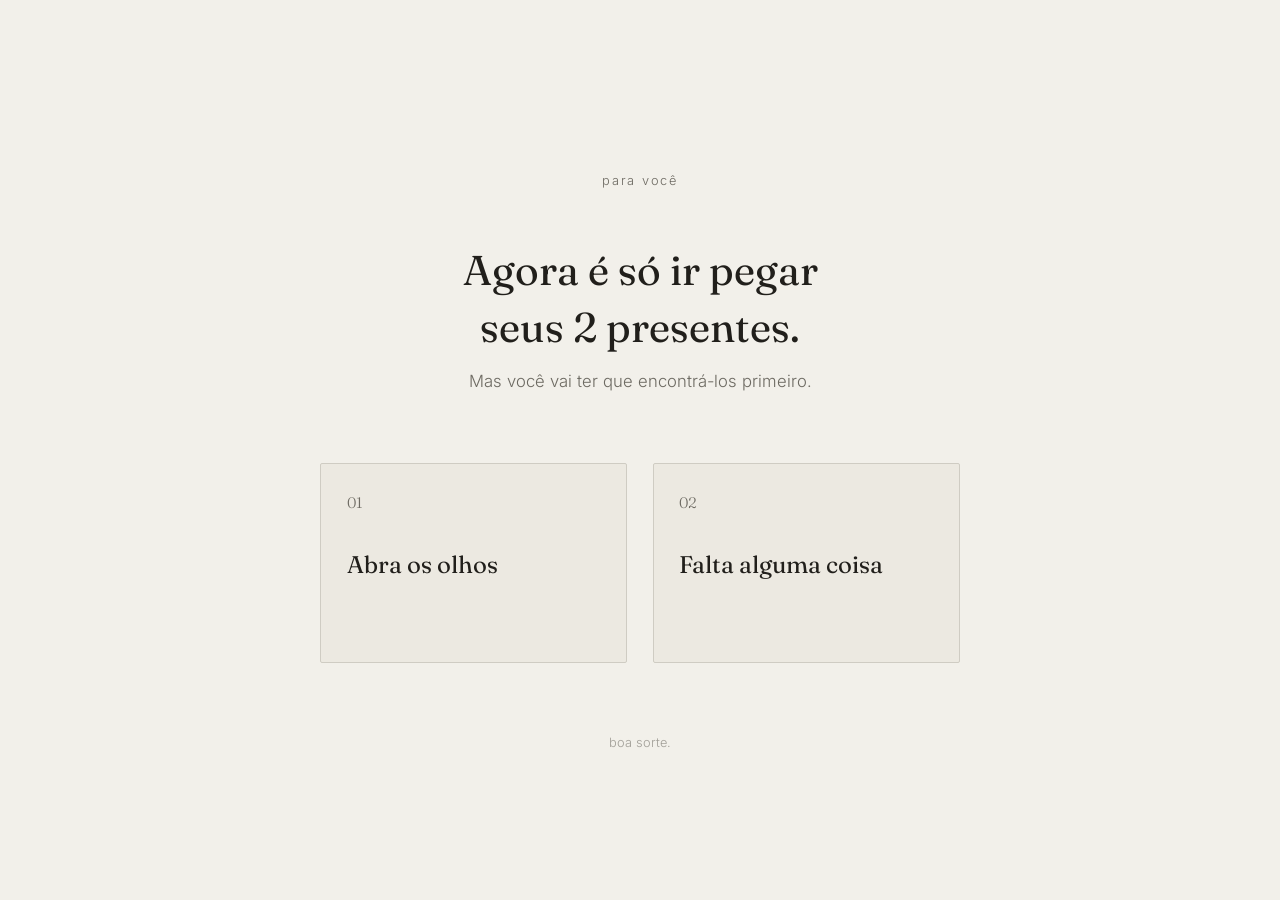
==== index.html @ 743e5bcd "presente da dafny" ====
<!DOCTYPE html>
<html lang="pt-BR">
<head>
<meta charset="UTF-8">
<meta name="viewport" content="width=device-width, initial-scale=1.0">

<title>Para você</title>
<link rel="preconnect" href="https://fonts.googleapis.com">
<link rel="preconnect" href="https://fonts.gstatic.com" crossorigin>
<link href="https://fonts.googleapis.com/css2?family=Fraunces:opsz,wght@9..144,300;9..144,400;9..144,500&family=Inter:wght@300;400&display=swap" rel="stylesheet">
<link rel="stylesheet" href="style.css">
</head>
<body>

  <main class="page">
    <p class="eyebrow" id="eyebrow">para você</p>

    <div class="heading">
      <p class="headline" id="headline">Agora é só ir pegar seus 2 presentes.</p>
      <p class="subline" id="subline">Mas você vai ter que encontrá-los primeiro.</p>
    </div>

    <div class="cards" id="cards">
      <a class="card" id="card-1" href="#" rel="noopener">
        <span class="card-number">01</span>
        <span class="card-title">Abra os olhos</span>
        <span class="card-cue">descobrir →</span>
      </a>

      <a class="card" id="card-2" href="#" rel="noopener">
        <span class="card-number">02</span>
        <span class="card-title">Falta alguma coisa</span>
        <span class="card-cue">descobrir →</span>
      </a>
    </div>

    <p class="footnote">boa sorte.</p>
  </main>

  <script src="script.js"></script>
</body>
</html>
---- style.css ----
/* ================================
   HOME — estilos
   Altere cores nas variáveis abaixo
   ================================ */

:root {
  --bg: #f2f0ea;
  --ink: #211f1b;
  --ink-soft: #6d6a62;
  --line: #cfccc3;
  --card-bg: #ece9e1;
  --card-bg-hover: #e2ded2;
}

* {
  box-sizing: border-box;
}

html, body {
  margin: 0;
  min-height: 100%;
}

body {
  background: var(--bg);
  color: var(--ink);
  font-family: 'Inter', -apple-system, sans-serif;
}

.page {
  min-height: 100vh;
  display: flex;
  flex-direction: column;
  align-items: center;
  justify-content: center;
  padding: 10vh 6vw 6vh;
  text-align: center;
}

.eyebrow {
  font-family: 'Inter', sans-serif;
  font-weight: 300;
  font-size: 0.8rem;
  letter-spacing: 0.14em;
  color: var(--ink-soft);
  margin: 0 0 6vh 0;
  opacity: 0;
  transform: translateY(6px);
  transition: opacity 1.1s ease, transform 1.1s ease;
}

.heading {
  max-width: 40ch;
}

.headline {
  font-family: 'Fraunces', Georgia, serif;
  font-weight: 400;
  font-size: clamp(1.6rem, 4.6vw, 2.6rem);
  line-height: 1.35;
  margin: 0;
  opacity: 0;
  transform: translateY(10px);
  transition: opacity 1.1s ease, transform 1.1s ease;
}

.subline {
  font-family: 'Inter', sans-serif;
  font-weight: 300;
  font-size: clamp(0.9rem, 2.2vw, 1.05rem);
  color: var(--ink-soft);
  margin: 1rem 0 0 0;
  opacity: 0;
  transform: translateY(8px);
  transition: opacity 1.1s ease, transform 1.1s ease;
}

.cards {
  display: flex;
  gap: 1.6rem;
  margin-top: 8vh;
  width: 100%;
  max-width: 640px;
  justify-content: center;
}

.card {
  flex: 1 1 260px;
  min-height: 200px;
  display: flex;
  flex-direction: column;
  align-items: flex-start;
  justify-content: space-between;
  gap: 1.6rem;
  padding: 1.8rem 1.6rem;
  background: var(--card-bg);
  border: 1px solid var(--line);
  border-radius: 2px;
  text-decoration: none;
  color: inherit;
  text-align: left;
  cursor: pointer;
  opacity: 0;
  transform: translateY(14px);
  transition: opacity 1s ease, transform 1s ease,
              background 0.4s ease, border-color 0.4s ease;
}

.card:hover,
.card:focus-visible {
  background: var(--card-bg-hover);
  border-color: var(--ink-soft);
  transform: translateY(-3px);
}

.card:focus-visible {
  outline: 2px solid var(--ink);
  outline-offset: 3px;
}

.card-number {
  font-family: 'Fraunces', Georgia, serif;
  font-weight: 300;
  font-size: 0.95rem;
  color: var(--ink-soft);
}

.card-title {
  font-family: 'Fraunces', Georgia, serif;
  font-weight: 400;
  font-size: clamp(1.2rem, 2.6vw, 1.5rem);
  line-height: 1.3;
}

.card-cue {
  font-family: 'Inter', sans-serif;
  font-weight: 300;
  font-size: 0.82rem;
  color: var(--ink-soft);
  opacity: 0;
  transform: translateX(-4px);
  transition: opacity 0.4s ease, transform 0.4s ease;
}

.card:hover .card-cue,
.card:focus-visible .card-cue {
  opacity: 1;
  transform: translateX(0);
}

.footnote {
  margin-top: 8vh;
  font-family: 'Inter', sans-serif;
  font-weight: 300;
  font-size: 0.8rem;
  color: var(--ink-soft);
  opacity: 0;
  transition: opacity 1.4s ease;
}

/* ---------- animação de entrada ---------- */
body.is-ready .eyebrow {
  opacity: 1;
  transform: translateY(0);
}

body.is-ready .headline {
  opacity: 1;
  transform: translateY(0);
  transition-delay: 0.15s;
}

body.is-ready .subline {
  opacity: 1;
  transform: translateY(0);
  transition-delay: 0.55s;
}

body.is-ready .card {
  opacity: 1;
  transform: translateY(0);
}

body.is-ready .card:nth-child(1) {
  transition-delay: 1.05s;
}

body.is-ready .card:nth-child(2) {
  transition-delay: 1.2s;
}

body.is-ready .footnote {
  opacity: 0.6;
  transition-delay: 1.6s;
}

@media (max-width: 640px) {
  .cards {
    flex-direction: column;
  }
}

@media (prefers-reduced-motion: reduce) {
  .eyebrow, .headline, .subline, .card, .card-cue, .footnote {
    transition-duration: 0.2s;
    transition-delay: 0s !important;
  }
}
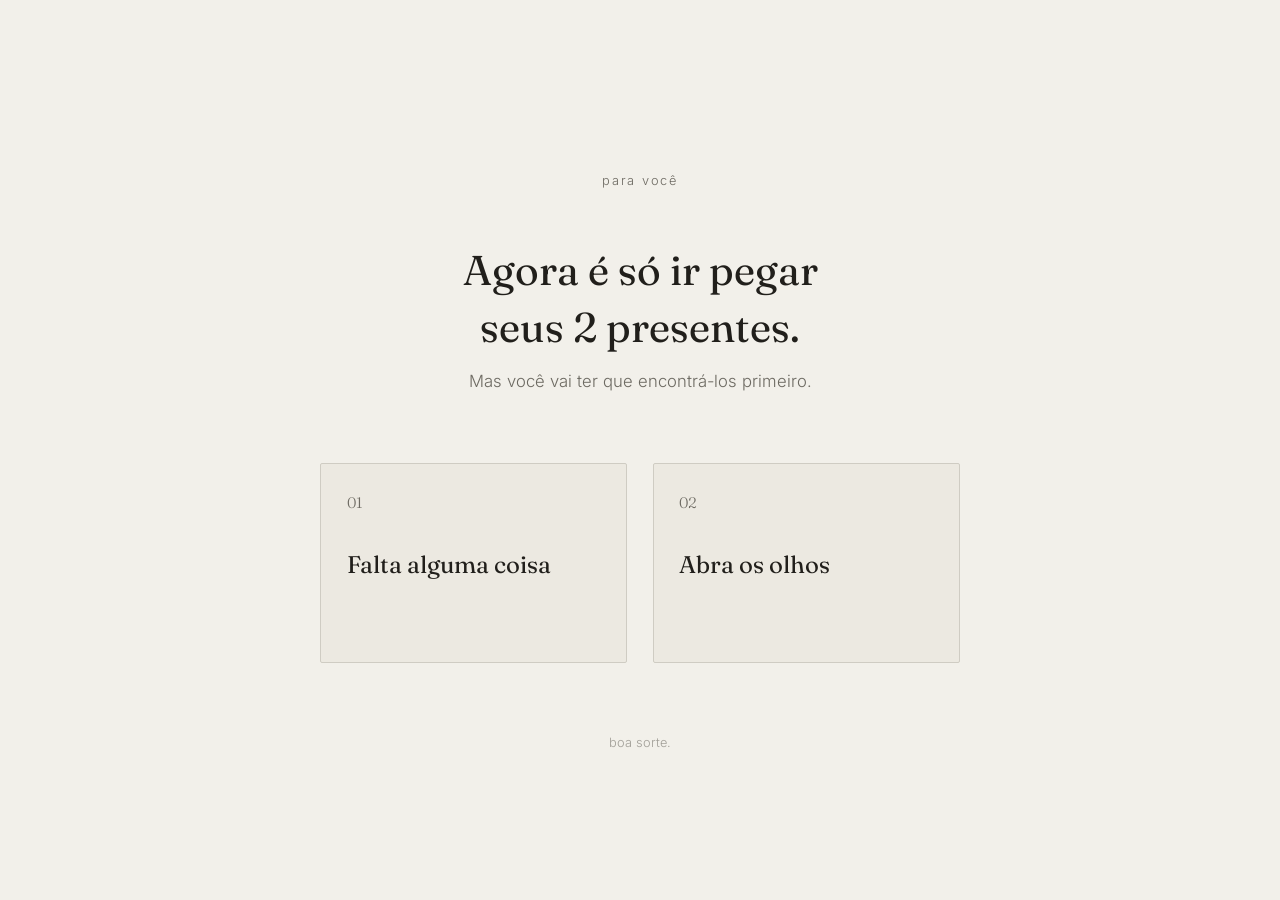
==== commit 0bdaa193: "finalizado" ====
--- a/index.html
+++ b/index.html
@@ -23,13 +23,13 @@
     <div class="cards" id="cards">
       <a class="card" id="card-1" href="#" rel="noopener">
         <span class="card-number">01</span>
-        <span class="card-title">Abra os olhos</span>
+        <span class="card-title">Falta alguma coisa</span>
         <span class="card-cue">descobrir →</span>
       </a>
 
       <a class="card" id="card-2" href="#" rel="noopener">
         <span class="card-number">02</span>
-        <span class="card-title">Falta alguma coisa</span>
+        <span class="card-title">Abra os olhos</span>
         <span class="card-cue">descobrir →</span>
       </a>
     </div>
